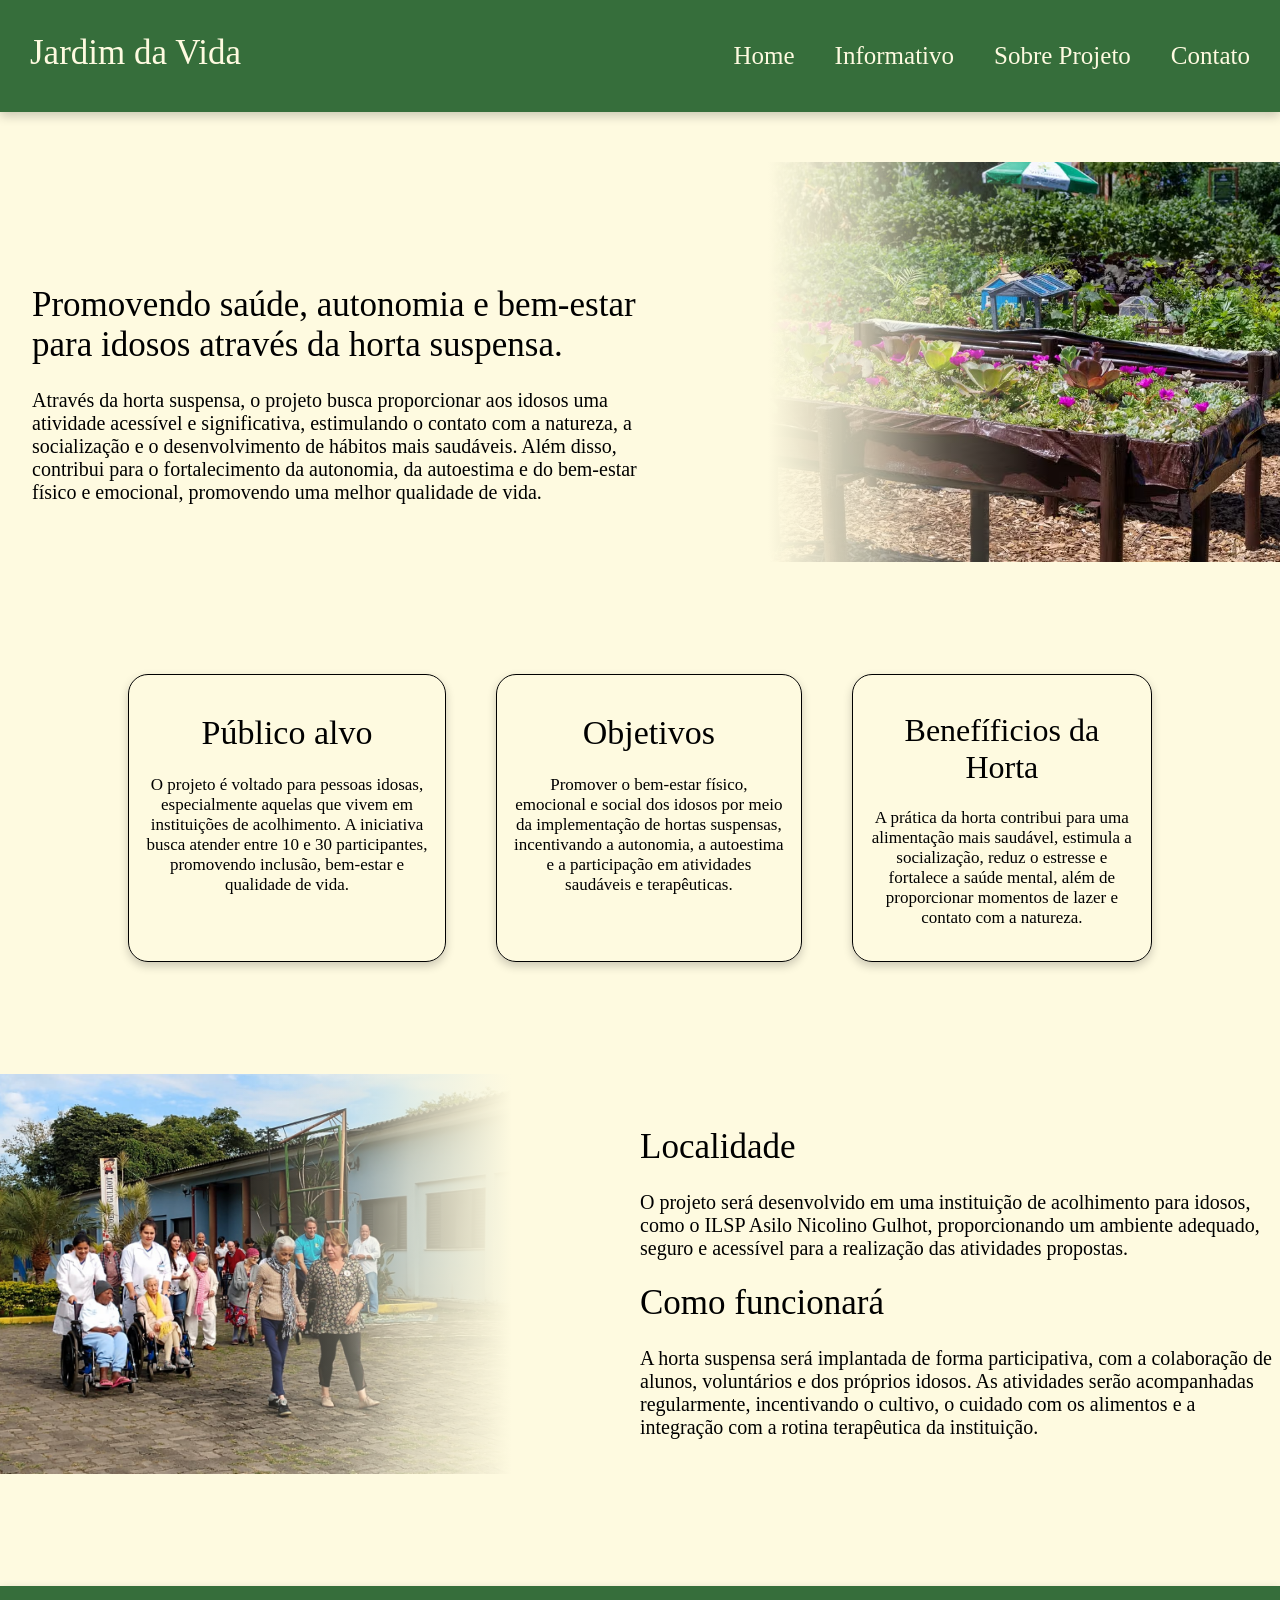
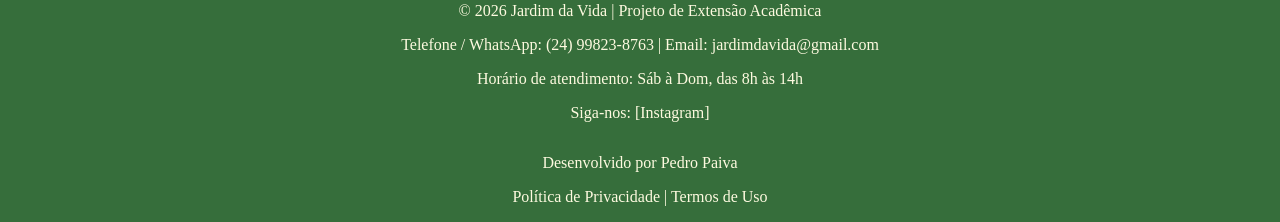
==== index.html @ 871b6eed "Primeira versão do site" ====
<!DOCTYPE html>
<html lang="en">
<head>
    <meta charset="UTF-8">
    <meta name="viewport" content="width=device-width, initial-scale=1.0">
    <title>Jardim da Vida</title>
    <link rel="stylesheet" href="global.css" />
</head>
<body>
    <div class="navbar">
            <h1>Jardim da Vida</h1>
            <nav>
                <ul>
                    <li>
                        <a href="index.html">
                            <h3>Home</h3>
                        </a>
                    </li>
                    <li>
                        <a href='#informativo'>
                            <h3>Informativo</h3>
                        </a>
                    </li>
                    <li>
                        <a href="sobrenos.html">
                            <h3>Sobre Projeto</h3>
                        </a>
                    </li>
                    <li>
                        <a href="#contato">
                            <h3>Contato</h3>
                        </a>
                    </li>
                </ul>
            </nav>
    </div>

    <main>
        <div class="container-principal">
            <div class="container-left">
                <h1>Promovendo saúde, autonomia e bem-estar para idosos através da horta suspensa.</h1>
                <p>Através da horta suspensa, o projeto busca proporcionar aos idosos uma atividade acessível e significativa, estimulando o contato com a natureza, a socialização e o desenvolvimento de hábitos mais saudáveis. Além disso, contribui para o fortalecimento da autonomia, da autoestima e do bem-estar físico e emocional, promovendo uma melhor qualidade de vida.</p>
            </div>
            <div class="container-right">
            </div>
        </div>

        <div class="balao-informativo">
            <div class="balao1">
                <h1>Público alvo</h1>
                <p>O projeto é voltado para pessoas idosas, especialmente aquelas que vivem em instituições de acolhimento. A iniciativa busca atender entre 10 e 30 participantes, promovendo inclusão, bem-estar e qualidade de vida.</p>
            </div>
            <div class="balao2">
                <h1>Objetivos</h1>
                <p>Promover o bem-estar físico, emocional e social dos idosos por meio da implementação de hortas suspensas, incentivando a autonomia, a autoestima e a participação em atividades saudáveis e terapêuticas.</p>
            </div>
            <div class="balao3">
                <h1>Benefíficios da Horta</h1>
                <p>A prática da horta contribui para uma alimentação mais saudável, estimula a socialização, reduz o estresse e fortalece a saúde mental, além de proporcionar momentos de lazer e contato com a natureza.</p>
            </div>
        </div>
    </main>

    <div class="container-principal" id="informativo">
            <div class="container-right-local">
            </div>
            <div class="container-left-local">
                <h1>Localidade</h1>
                <p>O projeto será desenvolvido em uma instituição de acolhimento para idosos, como o ILSP Asilo Nicolino Gulhot, proporcionando um ambiente adequado, seguro e acessível para a realização das atividades propostas.</p>
                <h1>Como funcionará</h1>
                <p>A horta suspensa será implantada de forma participativa, com a colaboração de alunos, voluntários e dos próprios idosos. As atividades serão acompanhadas regularmente, incentivando o cultivo, o cuidado com os alimentos e a integração com a rotina terapêutica da instituição.</p>
            </div>
        </div>

    <footer>
        <div id='contato'>
            <p>© 2026 Jardim da Vida | Projeto de Extensão Acadêmica</p>
            <p>Telefone / WhatsApp: <a href="https://wa.me/55249981122" target="_blank">(24) 99823-8763</a> | <a
                    href="mailto:jardimdavida@gmail.com">Email: jardimdavida@gmail.com</a></p>
            <p>Horário de atendimento: Sáb à Dom, das 8h às 14h</p>
            <p>Siga-nos: <a href="https://www.instagram.com/" target="_blank">[Instagram]</a></p>
        </div>

        <div>
            <p></p>
            <p>Desenvolvido por Pedro Paiva</p>
            <p>Política de Privacidade | Termos de Uso</p>
        </div>
    </footer>
</body>
</html>
---- global.css ----
body {
    background-color: #fefae0;
    margin: 0;
    padding: 0;
    min-height: 100vh;
}

.navbar {
    display: flex;
    justify-content: space-between;
    margin: auto;
    background-color: rgb(54, 110, 59);
    padding: 1px 30px;
    box-shadow: 0 4px 10px rgba(0, 0, 0, 0.2);
}

.navbar h1 {
    margin-top: 2rem;
    font-size: 35px;
    font-weight: 100;
    color: #fefae0;
}

.navbar h3 {
    font-size: 25px;
    font-weight: 100;
}

ul {
    list-style-type: none;
    display: flex;
    gap: 40px;
}

li:hover {
    transform: translateY(-3px);
    transition: all 0.2s;
    font-weight: bold;
}

a {
    text-decoration: none;
    color: #fefae0;
}

.container-principal {
    display: flex;
    justify-content: space-between;
    margin-top: 50px;
    margin-bottom: 7rem;
}

.container-right {
    background: linear-gradient(
        to right,
        #fefae0 0%,          /* cor do fundo do lado do texto */
        rgba(254,250,224,0.7) 20%,
        rgba(254,250,224,0.3) 35%,
        rgba(254,250,224,0) 55%
    ),
    url("image/horta.avif");

    background-size: cover;
    background-position: center;
    background-repeat: no-repeat;
    align-items: center;
    width: 40%;
    min-height: 400px;
}

.container-right-local {
    background: linear-gradient(
        to left,
        #fefae0 0%,          /* cor do fundo do lado do texto */
        rgba(254,250,224,0.7) 20%,
        rgba(254,250,224,0.3) 35%,
        rgba(254,250,224,0) 55%
    ),
    url("image/asilo.jpg");
    background-size: cover;
    background-position: center;
    background-repeat: no-repeat;
    align-items: center;
    width: 40%;
    min-height: 400px;
}

.container-left h1 {
    font-weight: 100;
    font-size: 35px;
}

.container-left p {
    font-weight: 100;
    font-size: 20px;
}

.container-left {
    padding-left: 2rem;
    padding-top: 100px;
    width: 50%;
    align-items: center;
}

.container-left-local h1 {
    font-weight: 100;
    font-size: 35px;
}

.container-left-local p {
    font-weight: 100;
    font-size: 20px;
}

.container-left-local {
    padding-left: 2rem;
    padding-top: 30px;
    width: 50%;
    align-items: center;
}

.balao-informativo {
    display: flex;
    gap: 50px;
    width: 80%;
    margin: 50px auto;
    color: rgb(0, 0, 0);
    margin-bottom: 7rem;
}

.balao1, .balao2, .balao3 {
    font-weight: 100;
    border: rgb(0, 0, 0) solid 1px;
    border-radius: 20px;
    padding: 1rem;
    text-align: center;
    min-height: 200px;
    box-shadow: 0 4px 10px rgba(0, 0, 0, 0.2);
}

.balao1, .balao2, .balao3 p {
    font-size: 17px;
}

.balao1 h1, .balao2 h1, .balao3 h1 {
    font-weight: 100;
}

footer {
    background-color: rgb(54, 110, 59);
    min-height: 220px;
    display: flex;
    flex-direction: column;
    margin-top: auto;
    text-align: center;
    color: #fefae0;
    justify-content: center;
    box-shadow: 0 4px 10px rgba(0, 0, 0, 0.2);
}

html {
    scroll-behavior: smooth;
    /* Ao clicar no compre já a rolagem é lenta */
}
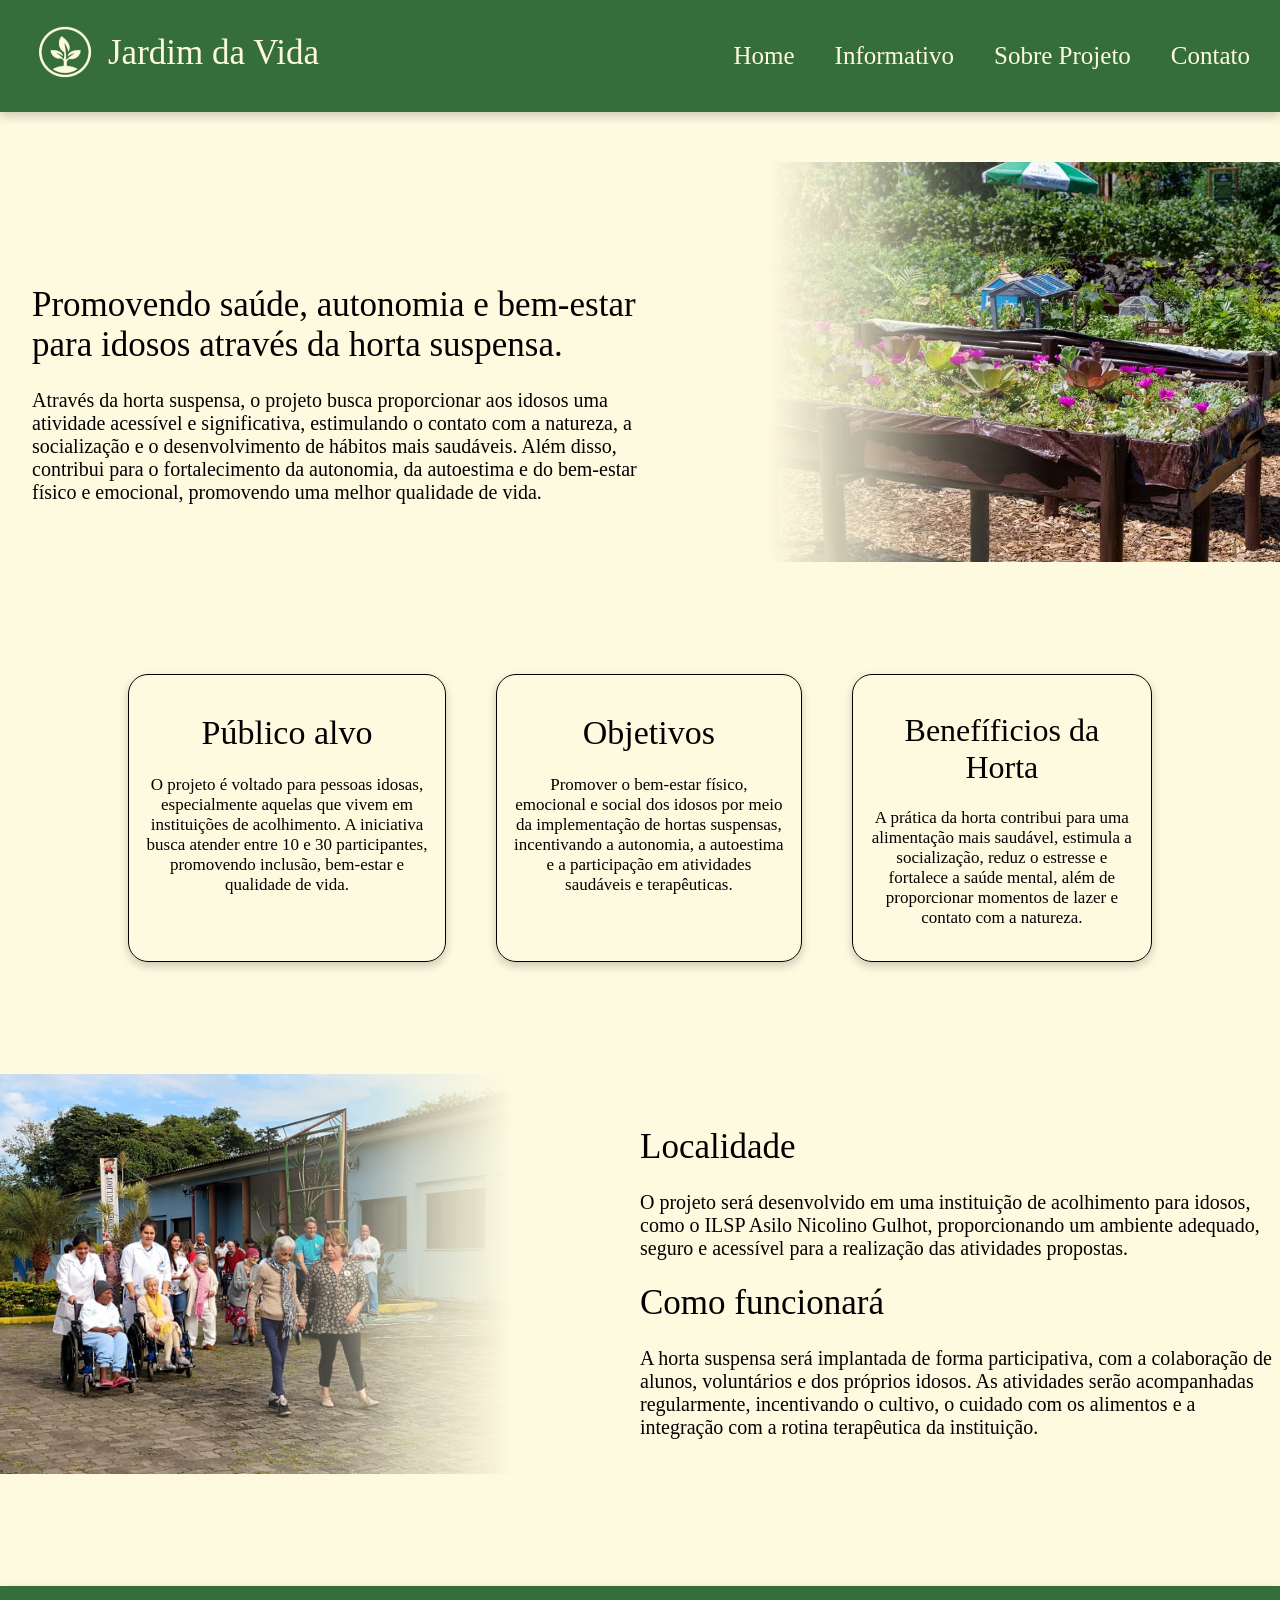
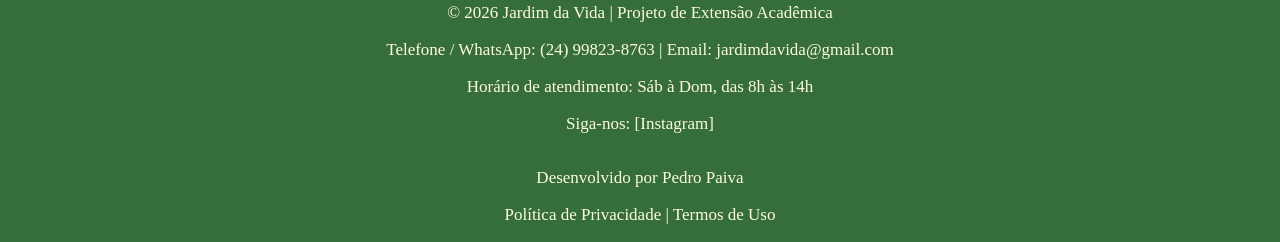
==== commit 5e5371fd: "Alteração de layout" ====
--- a/index.html
+++ b/index.html
@@ -3,12 +3,16 @@
 <head>
     <meta charset="UTF-8">
     <meta name="viewport" content="width=device-width, initial-scale=1.0">
+    <link rel="icon" type="image/png" href="image/planta.png">
     <title>Jardim da Vida</title>
     <link rel="stylesheet" href="global.css" />
 </head>
 <body>
     <div class="navbar">
-            <h1>Jardim da Vida</h1>
+            <div class="logo-header">
+                <img src="./image/planta.png" width="70px" height="60px">
+                <h1>Jardim da Vida</h1>
+            </div>
             <nav>
                 <ul>
                     <li>
--- a/global.css
+++ b/global.css
@@ -24,6 +24,15 @@
 .navbar h3 {
     font-size: 25px;
     font-weight: 100;
+}
+
+.logo-header {
+    display: flex;
+}
+
+img[src="./image/planta.png"] {
+    margin-top: 1.3rem;
+    margin-right: 0.5rem;
 }
 
 ul {
@@ -156,6 +165,7 @@
     color: #fefae0;
     justify-content: center;
     box-shadow: 0 4px 10px rgba(0, 0, 0, 0.2);
+    font-size: 17px;
 }
 
 html {
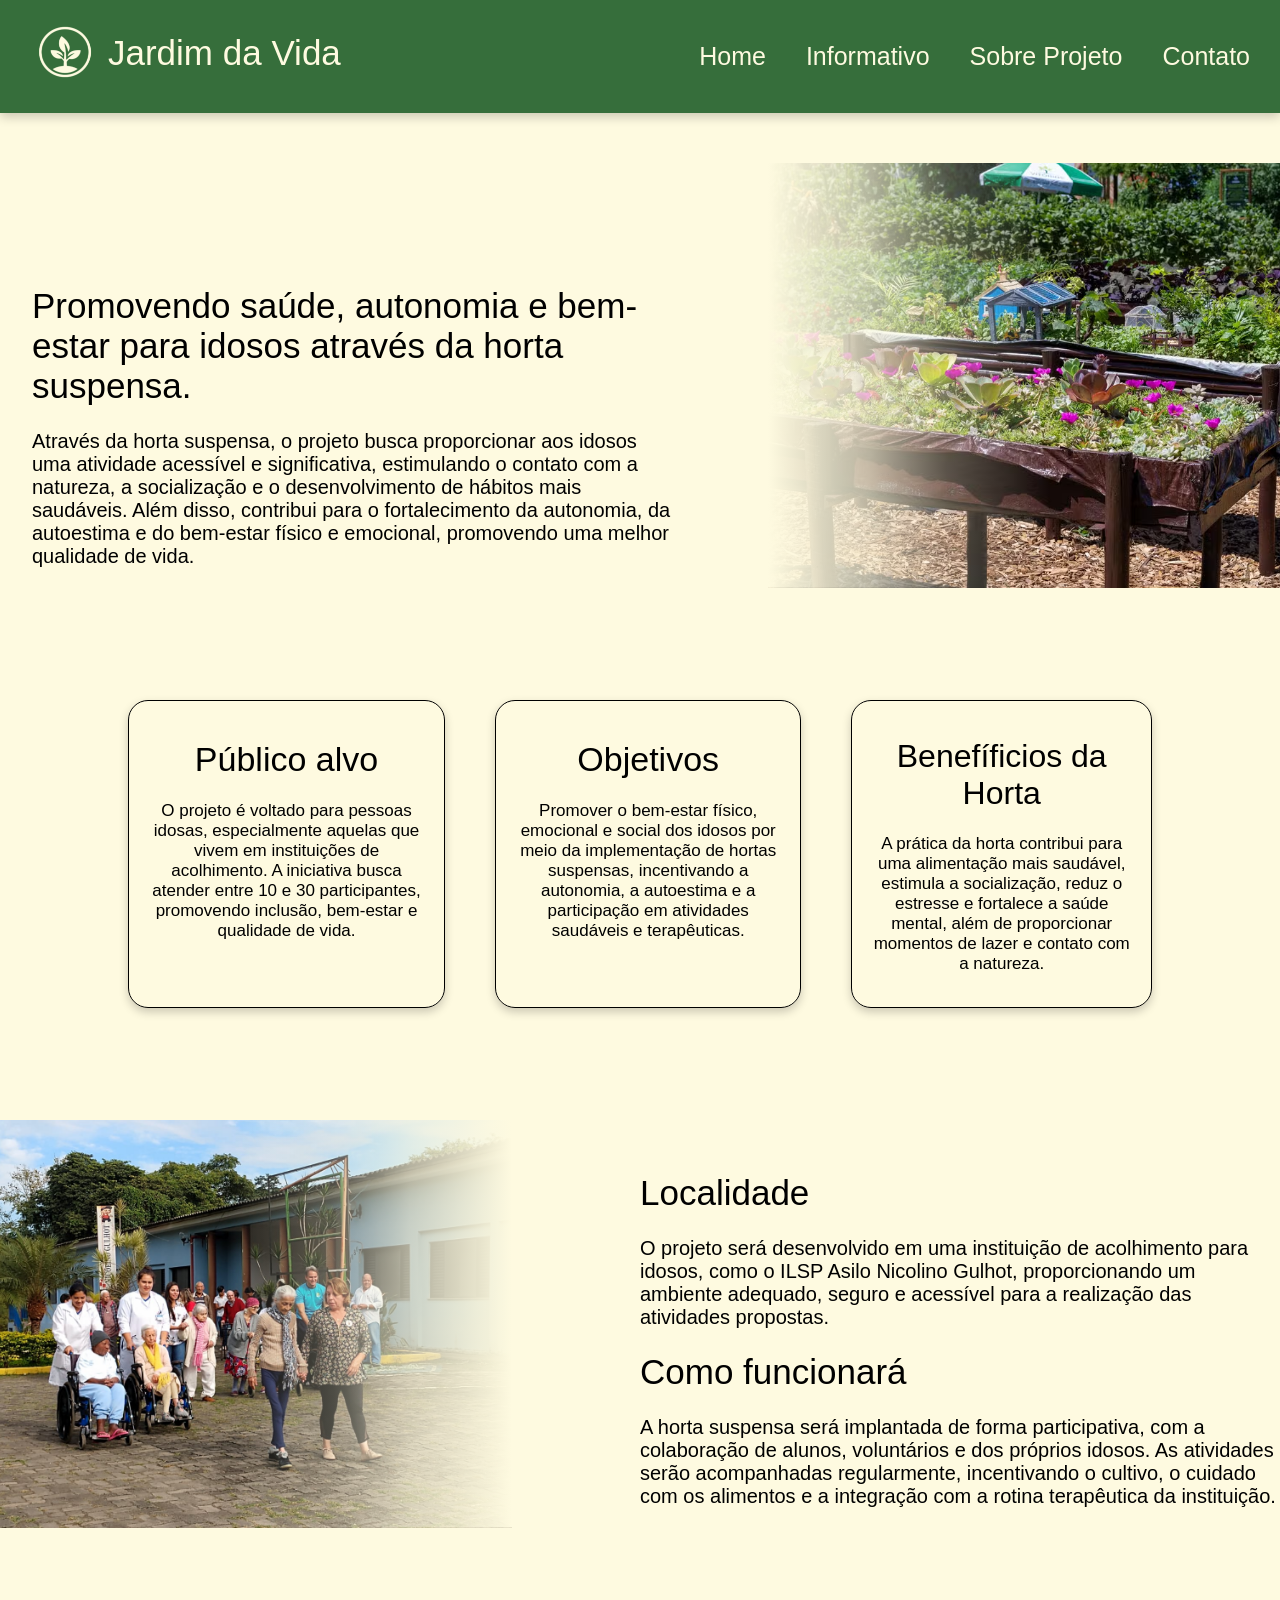
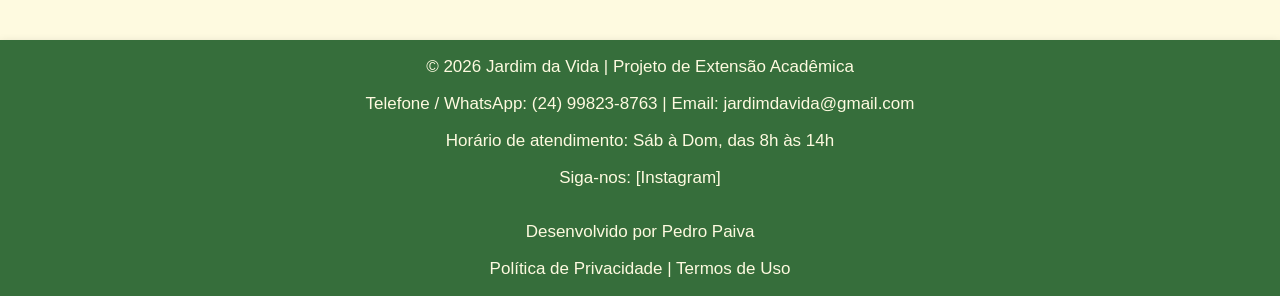
==== commit d4f07bfb: "adjusting title index" ====
--- a/index.html
+++ b/index.html
@@ -3,8 +3,8 @@
 <head>
     <meta charset="UTF-8">
     <meta name="viewport" content="width=device-width, initial-scale=1.0">
-    <link rel="icon" type="image/png" href="image/planta.png">
-    <title>Jardim da Vida</title>
+    <link rel="icon" type="image/png" href="image/planta.png" width="70px" height="60px">
+    <title>Jardim da Vida | Projeto Extensionista</title>
     <link rel="stylesheet" href="global.css" />
 </head>
 <body>
--- a/global.css
+++ b/global.css
@@ -3,6 +3,7 @@
     margin: 0;
     padding: 0;
     min-height: 100vh;
+    font-family: Arial, Helvetica, sans-serif;
 }
 
 .navbar {
@@ -172,3 +173,40 @@
     scroll-behavior: smooth;
     /* Ao clicar no compre já a rolagem é lenta */
 }
+
+/* RESPONSIVO */
+@media (max-width: 900px) {
+    .navbar {
+        flex-direction: column;
+        gap: 20px;
+        padding: 20px;
+    }
+
+    ul {
+        flex-direction: column;
+        text-align: center;
+        gap: 15px;
+    }
+
+    .container-principal {
+        flex-direction: column;
+        margin: 40px auto;
+    }
+
+    .container-left,
+    .container-left-local,
+    .container-right,
+    .container-right-local {
+        width: 100%;
+    }
+
+    .container-left h1,
+    .container-left-local h1 {
+        font-size: 30px;
+    }
+
+    .balao-informativo {
+        flex-direction: column;
+        width: 90%;
+    }
+}
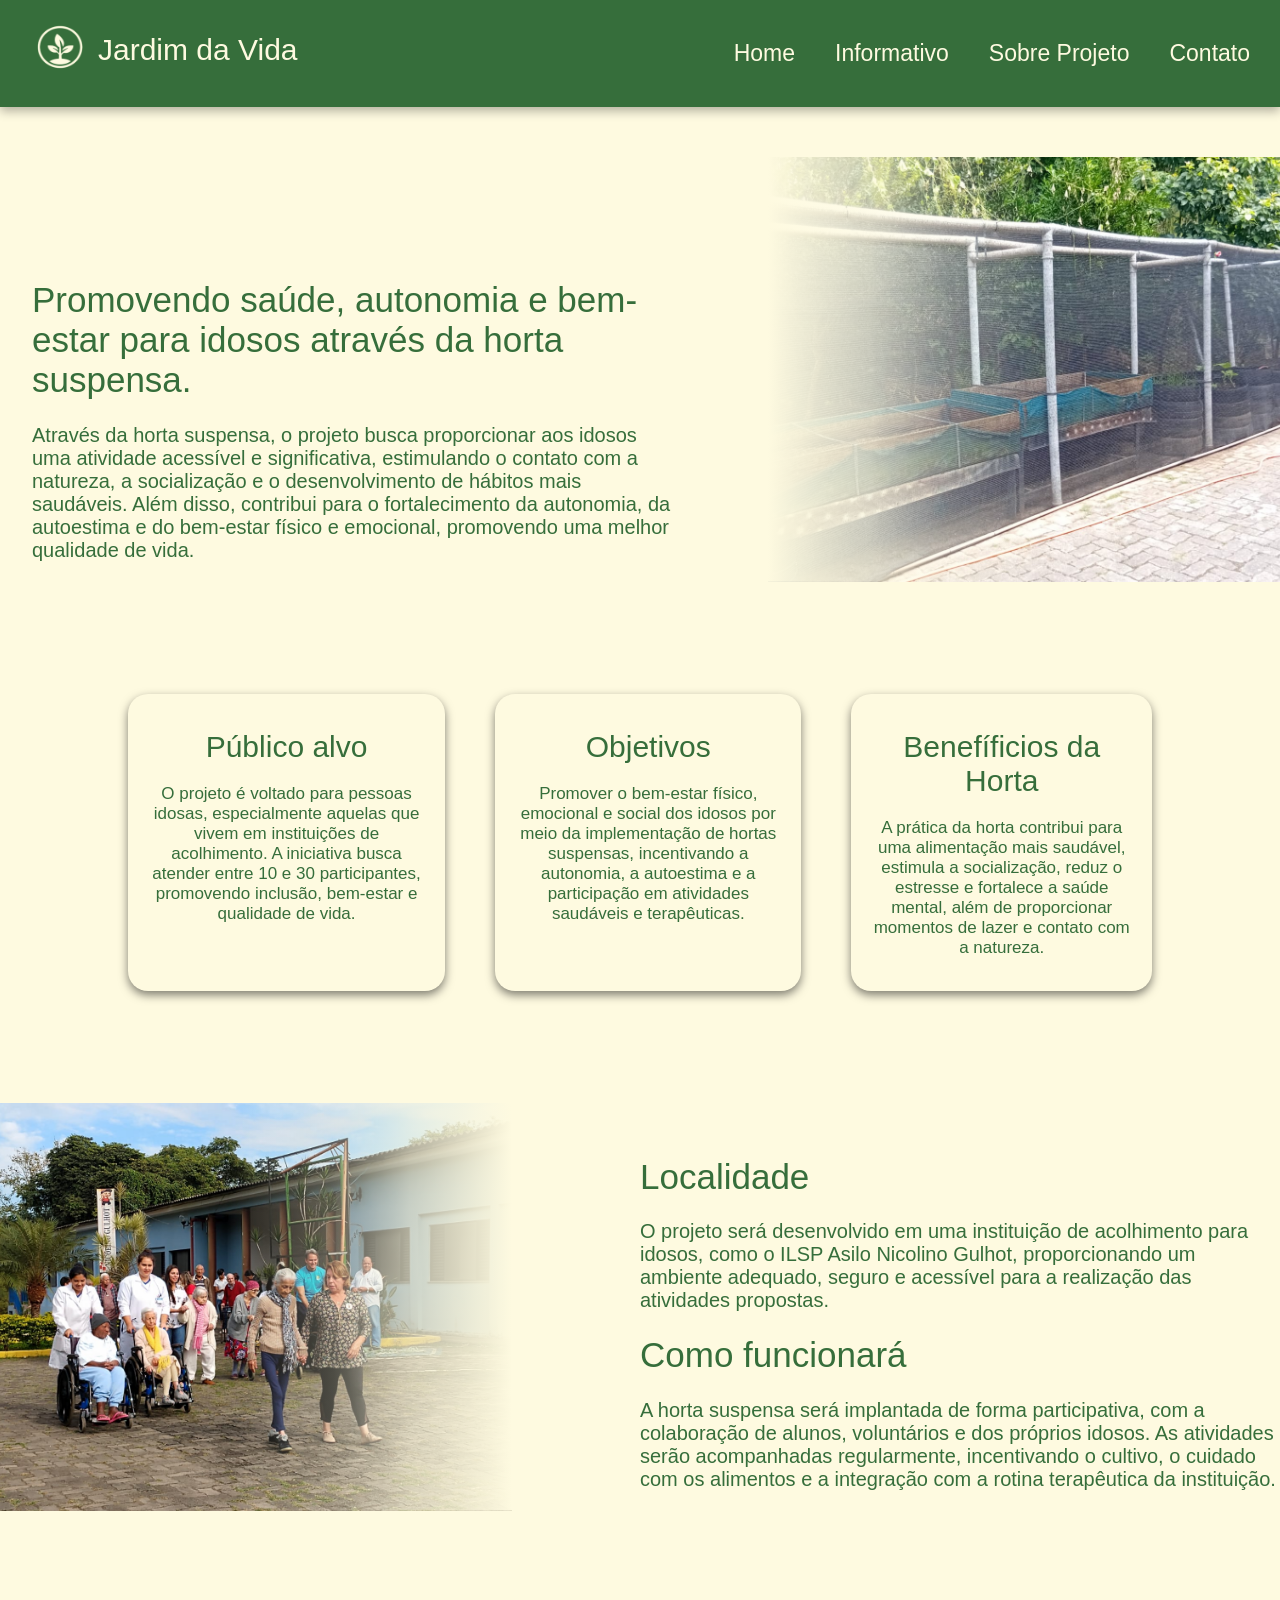
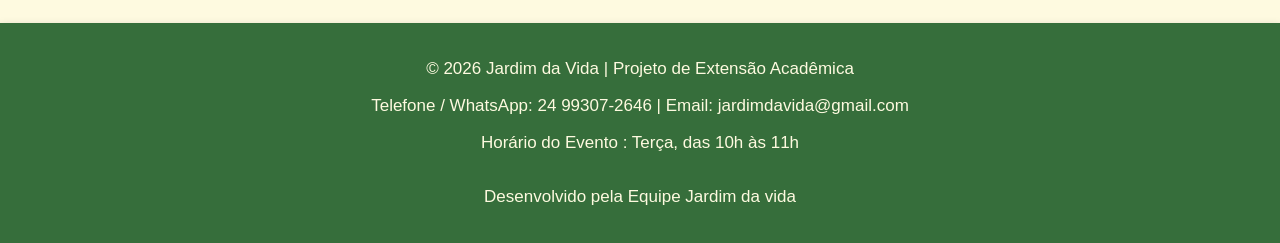
==== commit 4e6ecb82: "adjusting style" ====
--- a/index.html
+++ b/index.html
@@ -3,14 +3,14 @@
 <head>
     <meta charset="UTF-8">
     <meta name="viewport" content="width=device-width, initial-scale=1.0">
-    <link rel="icon" type="image/png" href="image/planta.png" width="70px" height="60px">
+    <link rel="icon" type="image/png" href="image/planta.png">
     <title>Jardim da Vida | Projeto Extensionista</title>
     <link rel="stylesheet" href="global.css" />
 </head>
 <body>
     <div class="navbar">
             <div class="logo-header">
-                <img src="./image/planta.png" width="70px" height="60px">
+                <img src="./image/planta.png" width="60px" height="50px">
                 <h1>Jardim da Vida</h1>
             </div>
             <nav>
@@ -79,16 +79,14 @@
     <footer>
         <div id='contato'>
             <p>© 2026 Jardim da Vida | Projeto de Extensão Acadêmica</p>
-            <p>Telefone / WhatsApp: <a href="https://wa.me/55249981122" target="_blank">(24) 99823-8763</a> | <a
+            <p>Telefone / WhatsApp: <a href="https://wa.me/55249981122" target="_blank"> 24 99307-2646</a> | <a
                     href="mailto:jardimdavida@gmail.com">Email: jardimdavida@gmail.com</a></p>
-            <p>Horário de atendimento: Sáb à Dom, das 8h às 14h</p>
-            <p>Siga-nos: <a href="https://www.instagram.com/" target="_blank">[Instagram]</a></p>
+            <p>Horário do Evento : Terça, das 10h às 11h</p>
         </div>
 
         <div>
             <p></p>
-            <p>Desenvolvido por Pedro Paiva</p>
-            <p>Política de Privacidade | Termos de Uso</p>
+            <p>Desenvolvido pela Equipe Jardim da vida</p>
         </div>
     </footer>
 </body>
--- a/global.css
+++ b/global.css
@@ -12,18 +12,18 @@
     margin: auto;
     background-color: rgb(54, 110, 59);
     padding: 1px 30px;
-    box-shadow: 0 4px 10px rgba(0, 0, 0, 0.2);
+    box-shadow: 0 4px 10px rgba(0, 0, 0, 0.3);
 }
 
 .navbar h1 {
     margin-top: 2rem;
-    font-size: 35px;
+    font-size: 30px;
     font-weight: 100;
     color: #fefae0;
 }
 
 .navbar h3 {
-    font-size: 25px;
+    font-size: 23px;
     font-weight: 100;
 }
 
@@ -68,7 +68,7 @@
         rgba(254,250,224,0.3) 35%,
         rgba(254,250,224,0) 55%
     ),
-    url("image/horta.avif");
+    url("image/horta.jpeg");
 
     background-size: cover;
     background-position: center;
@@ -110,6 +110,7 @@
     padding-top: 100px;
     width: 50%;
     align-items: center;
+    color: rgb(54, 110, 59);
 }
 
 .container-left-local h1 {
@@ -127,6 +128,7 @@
     padding-top: 30px;
     width: 50%;
     align-items: center;
+    color: rgb(54, 110, 59);;
 }
 
 .balao-informativo {
@@ -140,12 +142,13 @@
 
 .balao1, .balao2, .balao3 {
     font-weight: 100;
-    border: rgb(0, 0, 0) solid 1px;
     border-radius: 20px;
     padding: 1rem;
     text-align: center;
     min-height: 200px;
-    box-shadow: 0 4px 10px rgba(0, 0, 0, 0.2);
+    box-shadow: 0 4px 10px rgba(0, 0, 0, 0.5);
+    color: rgb(54, 110, 59);
+    cursor: pointer;
 }
 
 .balao1, .balao2, .balao3 p {
@@ -154,6 +157,12 @@
 
 .balao1 h1, .balao2 h1, .balao3 h1 {
     font-weight: 100;
+    font-size: 30px;
+}
+
+.balao1:hover, .balao2:hover, .balao3:hover {
+    transform: translateY(-5px);
+     transition: all 0.2s;
 }
 
 footer {
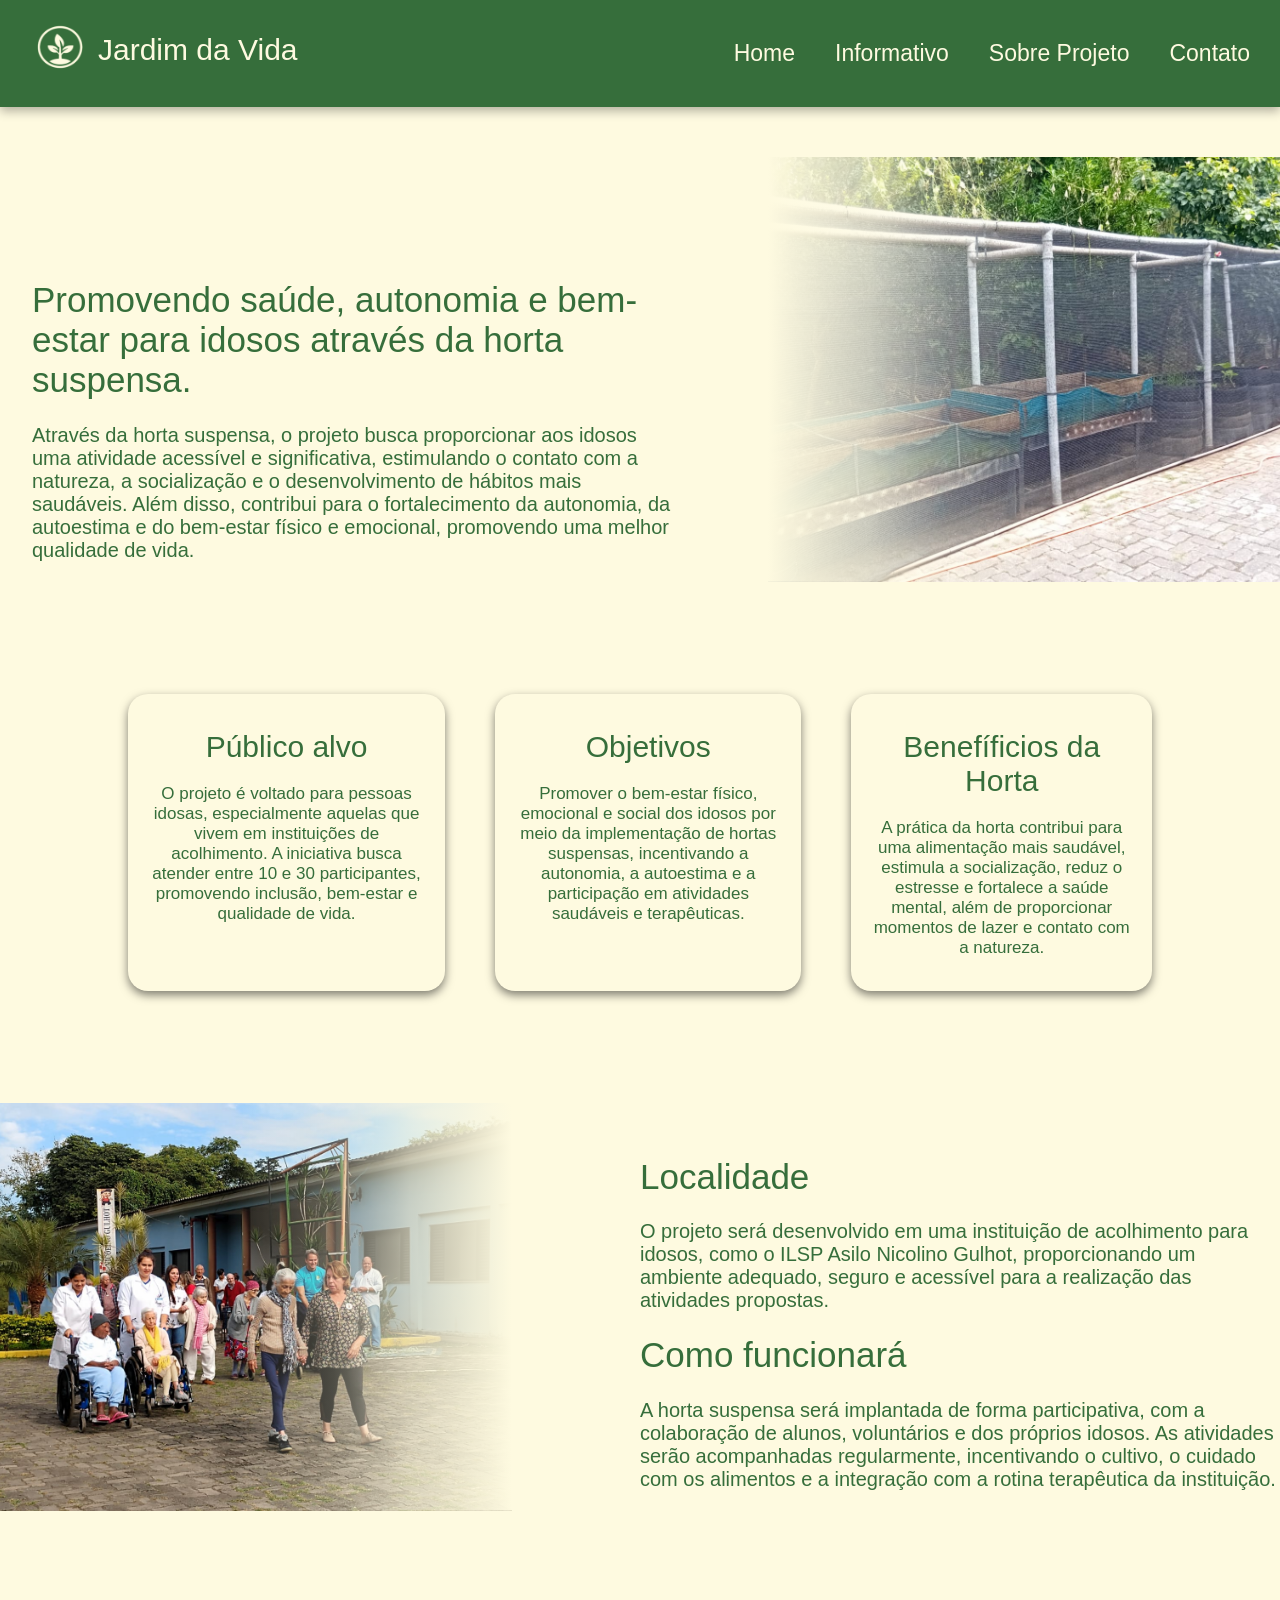
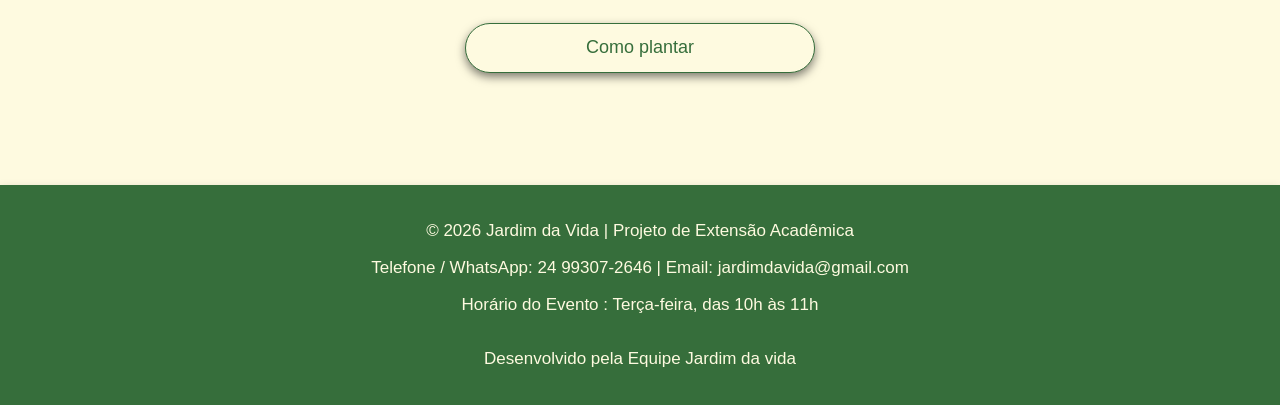
==== commit 20ed1850: "adding page how to plant" ====
--- a/index.html
+++ b/index.html
@@ -1,5 +1,6 @@
 <!DOCTYPE html>
 <html lang="en">
+
 <head>
     <meta charset="UTF-8">
     <meta name="viewport" content="width=device-width, initial-scale=1.0">
@@ -7,43 +8,47 @@
     <title>Jardim da Vida | Projeto Extensionista</title>
     <link rel="stylesheet" href="global.css" />
 </head>
+
 <body>
     <div class="navbar">
-            <div class="logo-header">
-                <img src="./image/planta.png" width="60px" height="50px">
-                <h1>Jardim da Vida</h1>
-            </div>
-            <nav>
-                <ul>
-                    <li>
-                        <a href="index.html">
-                            <h3>Home</h3>
-                        </a>
-                    </li>
-                    <li>
-                        <a href='#informativo'>
-                            <h3>Informativo</h3>
-                        </a>
-                    </li>
-                    <li>
-                        <a href="sobrenos.html">
-                            <h3>Sobre Projeto</h3>
-                        </a>
-                    </li>
-                    <li>
-                        <a href="#contato">
-                            <h3>Contato</h3>
-                        </a>
-                    </li>
-                </ul>
-            </nav>
+        <div class="logo-header">
+            <img src="./image/planta.png" width="60px" height="50px">
+            <h1>Jardim da Vida</h1>
+        </div>
+        <nav>
+            <ul>
+                <li>
+                    <a href="index.html">
+                        <h3>Home</h3>
+                    </a>
+                </li>
+                <li>
+                    <a href='#informativo'>
+                        <h3>Informativo</h3>
+                    </a>
+                </li>
+                <li>
+                    <a href="sobrenos.html">
+                        <h3>Sobre Projeto</h3>
+                    </a>
+                </li>
+                <li>
+                    <a href="#contato">
+                        <h3>Contato</h3>
+                    </a>
+                </li>
+            </ul>
+        </nav>
     </div>
 
     <main>
         <div class="container-principal">
             <div class="container-left">
                 <h1>Promovendo saúde, autonomia e bem-estar para idosos através da horta suspensa.</h1>
-                <p>Através da horta suspensa, o projeto busca proporcionar aos idosos uma atividade acessível e significativa, estimulando o contato com a natureza, a socialização e o desenvolvimento de hábitos mais saudáveis. Além disso, contribui para o fortalecimento da autonomia, da autoestima e do bem-estar físico e emocional, promovendo uma melhor qualidade de vida.</p>
+                <p>Através da horta suspensa, o projeto busca proporcionar aos idosos uma atividade acessível e
+                    significativa, estimulando o contato com a natureza, a socialização e o desenvolvimento de hábitos
+                    mais saudáveis. Além disso, contribui para o fortalecimento da autonomia, da autoestima e do
+                    bem-estar físico e emocional, promovendo uma melhor qualidade de vida.</p>
             </div>
             <div class="container-right">
             </div>
@@ -52,36 +57,54 @@
         <div class="balao-informativo">
             <div class="balao1">
                 <h1>Público alvo</h1>
-                <p>O projeto é voltado para pessoas idosas, especialmente aquelas que vivem em instituições de acolhimento. A iniciativa busca atender entre 10 e 30 participantes, promovendo inclusão, bem-estar e qualidade de vida.</p>
+                <p>O projeto é voltado para pessoas idosas, especialmente aquelas que vivem em instituições de
+                    acolhimento. A iniciativa busca atender entre 10 e 30 participantes, promovendo inclusão, bem-estar
+                    e qualidade de vida.</p>
             </div>
             <div class="balao2">
                 <h1>Objetivos</h1>
-                <p>Promover o bem-estar físico, emocional e social dos idosos por meio da implementação de hortas suspensas, incentivando a autonomia, a autoestima e a participação em atividades saudáveis e terapêuticas.</p>
+                <p>Promover o bem-estar físico, emocional e social dos idosos por meio da implementação de hortas
+                    suspensas, incentivando a autonomia, a autoestima e a participação em atividades saudáveis e
+                    terapêuticas.</p>
             </div>
             <div class="balao3">
                 <h1>Benefíficios da Horta</h1>
-                <p>A prática da horta contribui para uma alimentação mais saudável, estimula a socialização, reduz o estresse e fortalece a saúde mental, além de proporcionar momentos de lazer e contato com a natureza.</p>
+                <p>A prática da horta contribui para uma alimentação mais saudável, estimula a socialização, reduz o
+                    estresse e fortalece a saúde mental, além de proporcionar momentos de lazer e contato com a
+                    natureza.</p>
             </div>
         </div>
-    </main>
 
-    <div class="container-principal" id="informativo">
+        <div class="container-principal" id="informativo">
             <div class="container-right-local">
             </div>
             <div class="container-left-local">
                 <h1>Localidade</h1>
-                <p>O projeto será desenvolvido em uma instituição de acolhimento para idosos, como o ILSP Asilo Nicolino Gulhot, proporcionando um ambiente adequado, seguro e acessível para a realização das atividades propostas.</p>
+                <p>O projeto será desenvolvido em uma instituição de acolhimento para idosos, como o ILSP Asilo Nicolino
+                    Gulhot, proporcionando um ambiente adequado, seguro e acessível para a realização das atividades
+                    propostas.</p>
                 <h1>Como funcionará</h1>
-                <p>A horta suspensa será implantada de forma participativa, com a colaboração de alunos, voluntários e dos próprios idosos. As atividades serão acompanhadas regularmente, incentivando o cultivo, o cuidado com os alimentos e a integração com a rotina terapêutica da instituição.</p>
+                <p>A horta suspensa será implantada de forma participativa, com a colaboração de alunos, voluntários e
+                    dos
+                    próprios idosos. As atividades serão acompanhadas regularmente, incentivando o cultivo, o cuidado
+                    com os
+                    alimentos e a integração com a rotina terapêutica da instituição.</p>
             </div>
         </div>
+
+        <div class="div-button">
+            <a href="comoplantar.html">
+                <button>Como plantar</button>
+            </a>
+        </div>
+    </main>
 
     <footer>
         <div id='contato'>
             <p>© 2026 Jardim da Vida | Projeto de Extensão Acadêmica</p>
             <p>Telefone / WhatsApp: <a href="https://wa.me/55249981122" target="_blank"> 24 99307-2646</a> | <a
                     href="mailto:jardimdavida@gmail.com">Email: jardimdavida@gmail.com</a></p>
-            <p>Horário do Evento : Terça, das 10h às 11h</p>
+            <p>Horário do Evento : Terça-feira, das 10h às 11h</p>
         </div>
 
         <div>
@@ -90,4 +113,5 @@
         </div>
     </footer>
 </body>
+
 </html>
--- a/global.css
+++ b/global.css
@@ -42,14 +42,41 @@
     gap: 40px;
 }
 
+li {
+    transition: all 0.2s;
+    font-weight: bold;
+}
+
 li:hover {
     transform: translateY(-3px);
-    transition: all 0.2s;
-    font-weight: bold;
 }
 
 a {
     text-decoration: none;
+    color: #fefae0;
+}
+
+.div-button {
+    text-align: center;
+}
+
+button {
+    background-color: #fefae0;
+    width: 350px;
+    height: 50px;
+    color: rgb(54, 110, 59);
+    box-shadow: 0 4px 10px rgba(0, 0, 0, 0.5);
+    border-radius: 100px;
+    border: 1px solid rgb(54, 110, 59);
+    cursor: pointer;
+    font-size: 18px;
+    transition: 0.2s;
+}
+
+button:hover {
+    transform: translateY(-3px);
+    border: 1px solid rgb(54, 110, 59);
+    background-color: rgb(54, 110, 59);
     color: #fefae0;
 }
 
@@ -149,6 +176,7 @@
     box-shadow: 0 4px 10px rgba(0, 0, 0, 0.5);
     color: rgb(54, 110, 59);
     cursor: pointer;
+    transition: all 0.2s;
 }
 
 .balao1, .balao2, .balao3 p {
@@ -162,7 +190,6 @@
 
 .balao1:hover, .balao2:hover, .balao3:hover {
     transform: translateY(-5px);
-     transition: all 0.2s;
 }
 
 footer {
@@ -181,6 +208,10 @@
 html {
     scroll-behavior: smooth;
     /* Ao clicar no compre já a rolagem é lenta */
+}
+
+main {
+    margin-bottom: 7rem;
 }
 
 /* RESPONSIVO */
